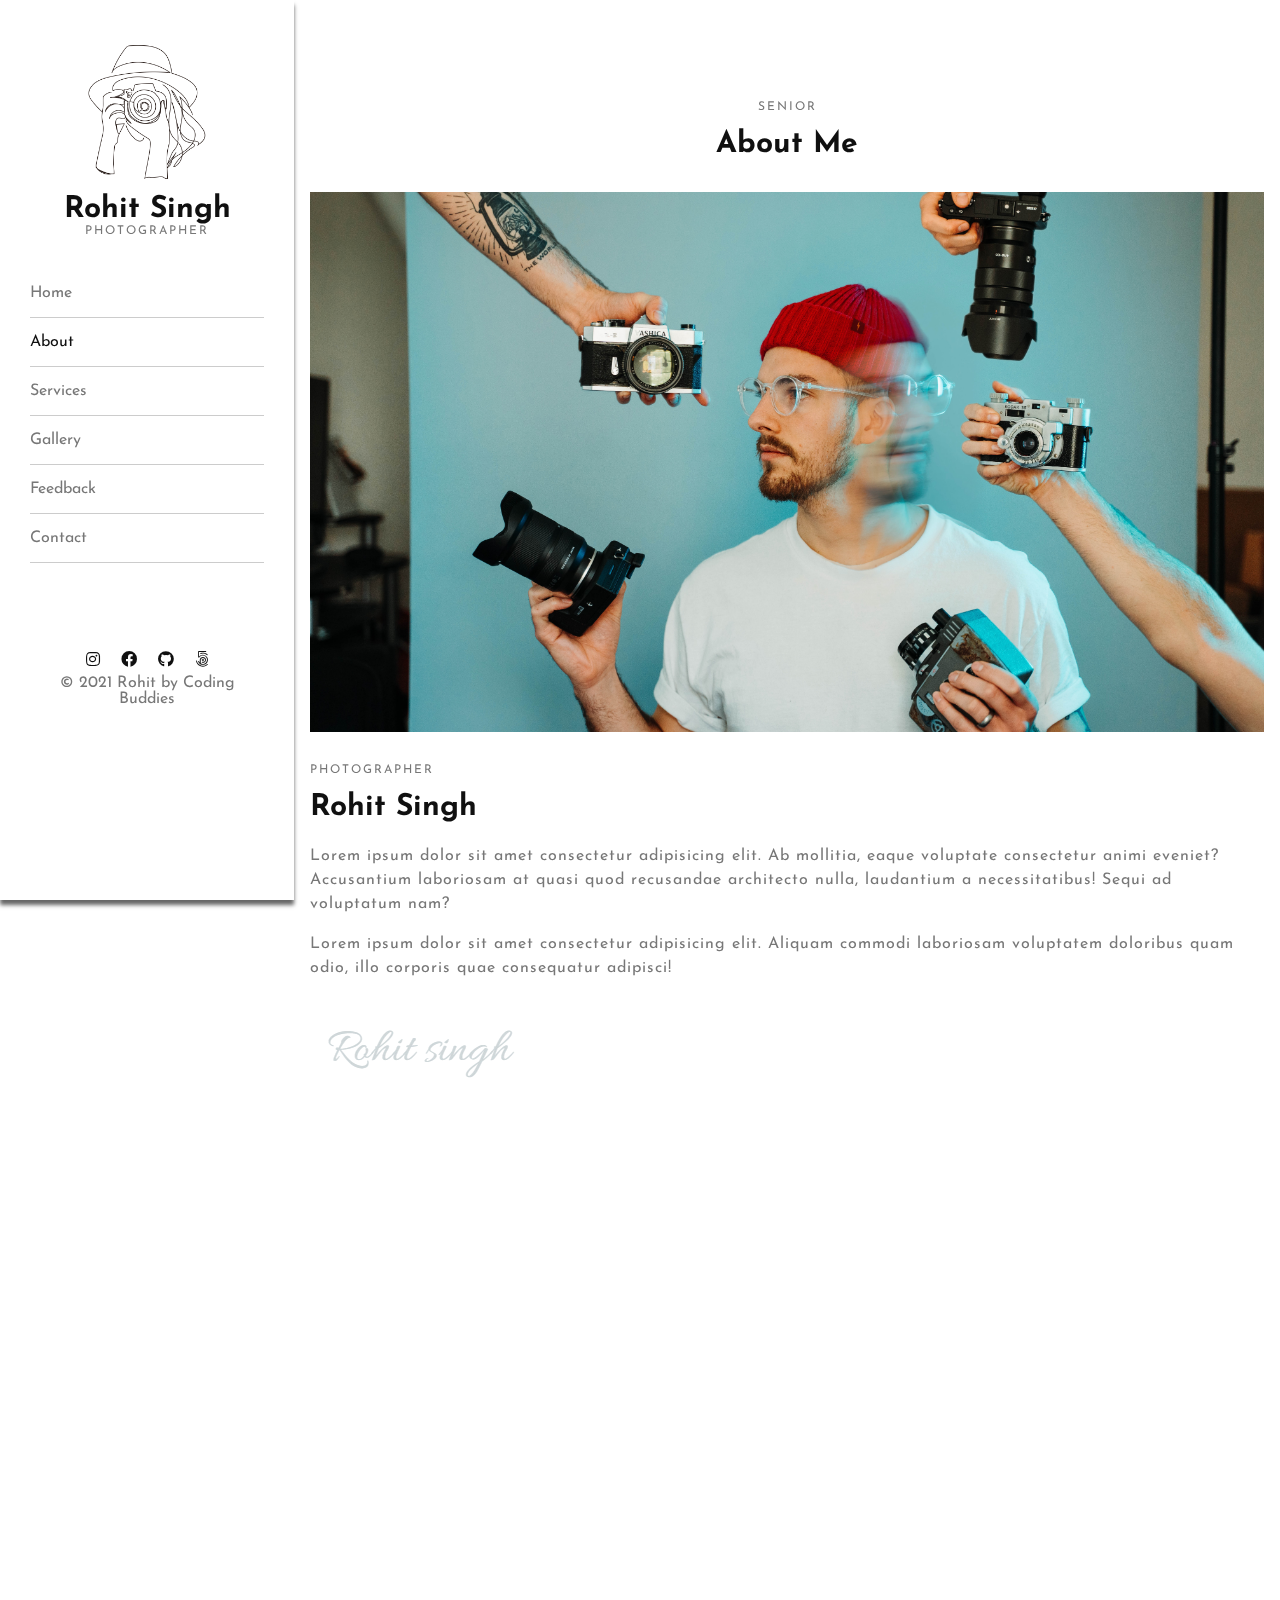
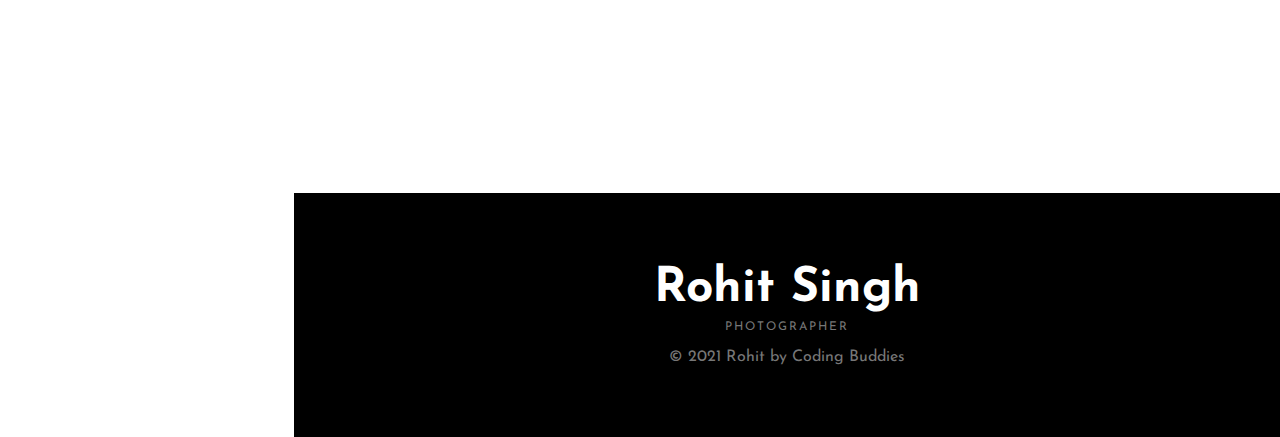
==== about.html @ df44fe7d "Portfolio for Photographer" ====
<!DOCTYPE html>
<html lang="en">
<head>
    <meta charset="UTF-8">
    <meta http-equiv="X-UA-Compatible" content="IE=edge">
    <meta name="viewport" content="width=device-width, initial-scale=1.0">
    <title>Portfolio</title>
    <link rel="stylesheet" href="style.css">
    <link rel="stylesheet" href="https://use.fontawesome.com/releases/v5.15.3/css/all.css">
    <link rel="preconnect" href="https://fonts.googleapis.com">
    <link rel="preconnect" href="https://fonts.gstatic.com" crossorigin>
    <link href="https://fonts.googleapis.com/css2?family=Josefin+Sans:ital,wght@0,400;1,700&display=swap" rel="stylesheet">
    <link rel="stylesheet" href="https://unpkg.com/aos@next/dist/aos.css" />
</head>
<body>
    <div class="container">
      <div class="sidebar">
         <div class="side-logo">
            <img src="Images/logo.png" alt="Logo">
            <div class="side-name">Rohit Singh</div>
            <div class="side-prof">PHOTOGRAPHER</div>
         </div>
         <div class="side-menu">
            <ul>
                <li><a href="index.html">Home</a></li>
                <li><a href="about.html" class="active">About</a></li>
                <li><a href="servieces.html">Services</a></li>
                <li><a href="gallery.html">Gallery</a></li>
                <li><a href="feed.html">Feedback</a></li>
                <li><a href="Contact.html">Contact</a></li>
            </ul>
         </div> 
         <div class="side-footer">
           <div class="links">
            <i class="fab fa-instagram"></i>
            <i class="fab fa-facebook"></i>
            <i class="fab fa-github"></i>
            <i class="fab fa-500px"></i>
           </div>
           <p class="copyright">&#169; 2021 Rohit by Coding Buddies</p>
         </div>
      </div>

      <!-- --------main---------------- -->
      <div class="main">
        <div class="toggle-menu">
          <i class="fas fa-bars"></i>
        </div>
          <header class="about-head padd" data-aos="fade-up">
            <div class="side-prof prof">SENIOR</div>
            <div class="side-name">About Me</div>
          </header>
          <section class="profile padd" data-aos="fade-up">
              <img src="Images/aboout.jpg" alt="">
          </section>

          <section class="bio padd" data-aos="fade-up">
                <div class="side-prof  prof">PHOTOGRAPHER</div>
                <div class="side-name">Rohit Singh</div>
                <p>Lorem ipsum dolor sit amet consectetur adipisicing elit. Ab mollitia, eaque voluptate consectetur animi eveniet? Accusantium laboriosam at quasi quod recusandae architecto nulla, laudantium a necessitatibus! Sequi ad voluptatum nam?</p>
                <p>Lorem ipsum dolor sit amet consectetur adipisicing elit. Aliquam commodi laboriosam voluptatem doloribus quam odio, illo corporis quae consequatur adipisci!</p>
                <img src="Images/signature.png" alt="">
          </section>

          <section class="pro-team padd">
              <div class="about-head" data-aos="fade-up">
                <div class="side-prof prof">PHOTOGRAPHER</div>
                <div class="side-name">Professional Team</div>
              </div>
              <div class="prof-img-gallery" data-aos="fade-up" data-aos-delay="50">
                    <div class="prof-img">
                        <img src="Images/pt1.jpg" alt="">
                        <div class="pro-name">John Smith</div>
                        <div class="pro-prof">Sports Photographer</div>
                        <div class="links">
                            <i class="fab fa-instagram"></i>
                            <i class="fab fa-facebook"></i>
                            <i class="fab fa-github"></i>
                            <i class="fab fa-500px"></i>
                        </div>
                    </div>
                    <div class="prof-img" data-aos="fade-up" data-aos-delay="100">
                        <img src="Images/pt2.jpg" alt="">
                        <div class="pro-name">Sophia Garcia</div>
                        <div class="pro-prof">Model Photographer</div>
                        <div class="links">
                            <i class="fab fa-instagram"></i>
                            <i class="fab fa-facebook"></i>
                            <i class="fab fa-github"></i>
                            <i class="fab fa-500px"></i>
                        </div>
                    </div>
                    <div class="prof-img" data-aos="fade-up" data-aos-delay="150">
                        <img src="Images/pt3.jpg" alt="">
                        <div class="pro-name">Robert Johnson</div>
                        <div class="pro-prof">Wedding Photographer</div>
                        <div class="links">
                            <i class="fab fa-instagram"></i>
                            <i class="fab fa-facebook"></i>
                            <i class="fab fa-github"></i>
                            <i class="fab fa-500px"></i>
                        </div>
                    </div>
              </div>
          </section>
          <footer>
            <div class="logo-name">Rohit Singh</div>
            <div class="prof">PHOTOGRAPHER</div>
            <p class="copyright">&#169; 2021 Rohit by Coding Buddies</p>
          </footer>
      </div>
    </div>
    <script src="index.js"></script>
    <script src="https://unpkg.com/aos@next/dist/aos.js"></script>
    <script>
      AOS.init();
    </script>
</body>
</html>
---- style.css ----
@import url(responsive.css);


*{
    margin: 0;
    padding: 0;
    box-sizing: border-box;
    font-family: 'Josefin Sans', sans-serif;
}


/* --------------------var----------------- */
:root{
    --black1 : #101010;
    --black2: #777777;
/* -----------fontsizes-------------- */

    --logo-f:30px;
    --logo-p:12px;

    /* ----------width---------- */
    --width:23%;
}

/* ------------sideBar--------------- */

.container{
    width: 100%;
    min-height: 100vh;
    display: flex;
    /* position: relative; */
    justify-content: center;
}

.sidebar{
    width: var(--width);
    /* height: 100%; */
    /* background-color: black; */
    padding: 30px;
    position: sticky;
    top: 0;
    /* left: 0; */
    height: 100vh;
    box-shadow: 0 5px 4px rgba(0,0,0,0.6);
    /* overflow: hidden; */
    background-color: white;
    /* transition: 1s; */
}

.side-logo{
    width: 100%;
    height: auto;
    display: flex;
    justify-content: center;
    align-items: center;
    flex-direction: column;
}

.side-logo img{
    width: 70%;
    height: auto;
}
.main{
    width: 77%;
    height: auto;
}
.side-name{
    font-size: var(--logo-f);
    font-weight: 800;
    color: var(--black1);
}

.side-prof{
    font-size: var(--logo-p);
    color: var(--black2);
    letter-spacing: 2px;
    text-transform: uppercase;
}

.side-menu{
    width: 100%;
    margin-top: 2rem;
}

.side-menu ul li{
    list-style: none;
    width: 100%;
    padding: 1rem 0;
    border-bottom: 1px solid #ccc;
}
.side-menu ul li:hover a{
    color: var(--black1);
}
.side-menu ul li a.active{
    color: var(--black1);
}


.side-menu ul li a{
    text-decoration: none;
    font-size: 16px;
    color: var(--black2);
    font-weight: 400;
}

.side-footer{
    margin-top: 5rem;
    display: flex;
    justify-content: center;
    align-items: center;
    flex-direction: column;
}
.links i{
    font-size: 16px;
    margin: .5rem;
    color: var(--black1);
}
.copyright{
    color: var(--black2);
    text-align: center;
}

/* -------------side-bar ENd--------------- */

/* -------------main-start--------------------- */
.main{
    /* margin-left: var(--width); */
    min-width: 77%;
    max-width: 100%;
}

/* --------hero---------------- */

.hero{
    width: 100%;
    height: 100vh;
    background-image: url(Images/slideshow1.jpg);
    background-size: cover;
    background-repeat: no-repeat;
    background-position: center;
    transition: .5s;
    opacity: 0;
    display: flex;
    justify-content: center;
    align-items: center;
}

#hero-name{
    font-size: 6rem;
    font-weight: 800;
    padding: 2rem 2rem 1rem;
    color:white;
    transition: .5s;
    position: relative;
}

#hero-name span{
    position: absolute;
    top: 0;
    left: 0;
    width: 100%;
    height: 100%;
    border-color: white; 
    /* border-style: solid; */
}

#hero-name::before, 
#hero-name::after,
#hero-name span::before,
#hero-name span::after{
    position: absolute;
    width: 3rem; 
    height: 2.8rem;
    border-color: white; 
    border-style: solid;
    content: ' ';
}

#hero-name::before {
    top: 0;
    left: 0;
    border-width: .5rem 0 0 .5rem;
}

#hero-name::after {
    bottom: 0;
    right: 0;
    border-width:  0 .5rem .5rem 0;
}

#hero-name span::before {
    right: 0;     
    border-width: .5rem .5rem 0 0;
}

#hero-name span::after {
    bottom: 0;
    left: 0;
    border-width: 0 0 .5rem .5rem;
}


/* ----------quotes--------------- */

.quotes{
    padding: 1rem;
    text-align: center;
    margin-bottom: 2rem;
}

.quote{
    max-width: 640px;
    margin: 2rem auto .5em auto;
    font-size: 20px;
    color: var(--black2);
    line-height: 1.5rem;
}

.quotes img{
    width: auto;
}

/* ----------gallery---------------- */

.gallery{
    padding: 1rem;
    display: grid;
    grid-template-columns: repeat(auto-fit, minmax(300px,1fr));
    grid-gap: 1rem;
    object-fit: cover;
    margin-bottom: 2rem;
}

.gallery img{
    width: 100%;
    height: 100%;
}


/* -----------------footer------------ */

footer{
    width: 100%;
    padding: 4.5rem;
    display: flex;
    justify-content: center;
    align-items: center;
    flex-direction: column;
    background-color: black;
}

.logo-name{
    font-weight: 800;
    font-size: 3rem;
    margin-bottom: .5rem;
    color: white;
}

.prof{
    font-size: var(--logo-p);
    color: var(--black2);
    letter-spacing: 2px;
    margin-bottom: 1.5rem;
}

/* --------------mainEND-------------- */

/* -----------------about-------------------- */
.padd{
    padding: 0 1rem;
}
.about-head{
    padding: 6.3rem 0 2rem;
    text-align: center;
}

.prof{
    margin-bottom: 1rem;
}

.profile{
    width: 100%;
    height: 60vh;
    /* background-color: blue; */
    margin-bottom: 2rem;
}
.profile img{
    width: 100%;
    height: 100%;
    object-fit: cover;
}
.bio .side-name{
    margin-bottom: 1.3rem;
}

.bio p{
    font-size: 1rem;
    color: var(--black2);
    letter-spacing: 1px;
    margin-bottom: 1rem;
    line-height: 1.5rem;
}

/* ----------porf-team----------------- */

.prof-img-gallery{
    display: grid;
    grid-template-columns: repeat(auto-fit, minmax(300px,1fr));
    grid-gap: 1rem;
    margin-bottom: 2rem;
}
.prof-img{
    position: relative;
}

.prof-img:hover::before{
    position: absolute;
    content: '';
    width: 100%;
    height: 100%;
    background-color: rgba(0, 0, 0, 0.5);
}

.prof-img:hover .pro-name{
    top: 10%; 
    opacity: 1;
}

.prof-img:hover .pro-prof{
    top: 15%; 
    opacity: 1;
}

.prof-img:hover .links{
    opacity: 1;
    top: 20%;
}

.prof-img img{
    width: 100%;
    height: 100%;
}
.prof-img > div{
    position: absolute;
    left: 10%;
    transition: .5s;
}

.pro-name{
    font-size: 20px;
    color: white;
    font-weight: 800;
    /* top: 10%; */
    top: 5%;
    opacity: 0;
}

.pro-prof{
    font-size: 14px;
    color: white;
    font-weight: 400;
    /* top: 15%; */
    top: 20%;
    opacity: 0;
}
.prof-img .links{
    top: 22%;
    opacity: 0;
}
.prof-img .links i{
    color: white;
    cursor: pointer;
}

/* ----------aboutEND------------- */

/* ----------services-start-------------- */

.serv-gallery{
    display: grid;
    grid-template-columns: repeat(auto-fit, minmax(350px,1fr));
    grid-gap: 2rem;
    margin-bottom: 3rem;
}

.serv-img{
    width: 100%;
    height: 100%;
    position: relative;
}

.serv-img img{
    width: 100%;
    height: 100%;
    /* z-index: -1; */
}

.serv-img i{
    position: absolute;
    bottom: 15%;
    left: 10%;
    color: white;
    font-size: 3rem;
    /* z-index: 1000; */
}

.serv-img .type{
    position: absolute;
    bottom: 10%;
    left: 10%;
    color: white;
    font-size: 20px;
    font-weight: 800;
}

.btn{
    width: fit-content;
    margin: auto;
    padding: 10px 30px;
    background-color: var(--black1);
    color: #ccc;
    border-radius: 30px;
    cursor: pointer;
}

.btn:hover{
    color: white;
}
.subscription{
    display: grid;
    grid-template-columns: repeat(auto-fit, minmax(300px,1fr));
    grid-gap: 1rem;
    margin-bottom: 3rem;
}
.sub:first-child{
    background-image: url(Images/sub1.jpg);
    background-position: center;
    background-size: cover;
    background-repeat: no-repeat;
    width: 100%;
    height: 40vh;
}
.sub:nth-child(2){
    background-image: url(Images/sub2.jpg);
    background-position: center;
    background-size: cover;
    background-repeat: no-repeat;
    width: 100%;
    height: 40vh;
}
.sub:nth-child(3){
    background-image: url(Images/sub3.jpg);
    background-position: center;
    background-size: cover;
    background-repeat: no-repeat;
    width: 100%;
    height: 40vh;
}

/* --------------servicesEND----------------- */

/* ---------------gallerySTART----------------------- */

.vid{
    width: 100%;
    height: 100%;
    display: flex;
    justify-content: center;
    align-items: center;
    flex-direction: column;
}

.vid img{
    width: 100%;
    height: 100%;
}

.vid-name{
    color: var(--black2);
    margin-top: 1rem;
    font-size: 1rem;
    font-weight: 800;
}

/* ---------------galleryEND----------------------- */
/* --------------feedSTART------------------- */

.feed-container{
    margin-bottom: 3rem;
}

.feed-head{
    width: fit-content;
    margin-bottom: 2rem;
    color: var(--black2);
    font-size: 16px;
    border-bottom: 1px dashed var(--black2);
    line-height: 2rem;
}

.reveiw-container{
    display: flex;
    align-items: flex-start;
    height: auto;
    margin-bottom: 2rem;
}

.leavefeed{
    margin-bottom: 3rem;
}

.user-img{
    width: 100px;
    height: 100px;
    border-radius: 50%;
    overflow: hidden;
}
.user-img img{
    width: 100%;
    height: 100%;
    object-fit: cover;
}

.user-detail{
    width: 95%;
    margin-left: 40px;
}

.user-detail .user-name{
    font-size: 1rem;
    font-weight: 800;
}

.user-detail .user-source{
    font-size: var(--logo-p);
    margin: .5rem 0 1rem;
}

.user-detail .review{
    font-size: 1rem;
    color: var(--black2);
    line-height: 1.3rem;
}

.feedform{
    display: flex;
    align-items: flex-start;
    justify-content: space-between;
    margin-top: 2rem;
}

.feedform .form{
    min-width: 80%;
}

.feedform .form input, .feedform .form textarea{
    width: 100%;
    padding: 1rem;
    outline: none;
    background-color: #f7f7f7;
    border: none;
    margin-bottom: 1rem;
    font-size: 1.2rem;
}

.input-userimg{
    position: relative;
    border-radius: 50%;
    /* border: 2px solid red; */
    width: 100px;
    height: 100px;
    overflow: hidden;
    display: flex;
    justify-content: center;
    background-color: #ccc;
}

.input-userimg .fa-camera{
    position: absolute;
    top: 50%;
    left: 50%;
    transform: translate(-50%,-50%);
    font-size: 2rem;
    padding: 1rem;
    background-color: rgba(0, 0, 0, 0.2);
    border-radius: 50%;
    color: white;
}

.fa-user{
    font-size: 6rem;
    color: white;
}


.form .btn{
    margin: 0;
}
/* --------------feedEND------------------- */
/* -------------------Contact START-------------------- */

.map{
    width: 100%;
    height: 40vh;
    margin-bottom: 3rem;
}

.contact{
    width: 100%;
    display: flex;
    justify-content: space-between;
    /* align-items: center; */
    /* flex-basis: 50%; */
    flex-wrap: wrap;
    margin-bottom: 3rem;
}
.contact-detail{
    width: 50%;
    min-width: 800px;
    height: auto;
}

.contact-detail h3{
    font-size: var(--logo-f);
    margin-bottom: 1rem;
}

.contact-detail p{
    margin-bottom: 1rem;
    line-height: 1.5rem;
    color: var(--black2);
}

.contact-detail p span{
    color: var(--black1);
    font-weight: 800;
}

.contact-form{
    width: calc(50% - 1rem);
    display: flex;
    /* justify-content: flex-start; */
    
    flex-flow: column nowrap;
}

.contact-form .side-name{
    margin-bottom: 1rem;
}

.contact-form p{
    margin-bottom: 1rem;
    line-height: 1.5rem;
    color: var(--black2);
}

.contact-form form input,
.contact-form form textarea{
    width: calc(50% - .5rem);
    margin-bottom: 1rem;
    padding: 1rem;
    outline: none;
    background-color: #f7f7f7;
    border: none;
    margin-bottom: 1rem;
    font-size: 1.2rem;
}

.contact-form form textarea{
    width: 100%;
}

.contact-form .btn{
    margin: 0;
}



/* -------------------Contact END-------------------- */


.toggle-menu{
    position: fixed;
    /* width: 2rem;
    height: 2rem; */
    background-color: var(--black1);
    top: 10%;
    left: -1%;
    /* left: 30%; */
    /* border-radius: 50%; */
    padding: 1rem;
    color: white;
    display: flex;
    justify-content: center;
    align-items: center;
    font-size: 1.2rem;
    display: none;
    transition: 1s;
    /* transform: translateX(30%); */
    z-index: 1000;
}

.show{
    position: fixed !important;
    top: 0;
    left: 0;
    width: 60%;
    display: block;
    z-index: 1000;
}

.margin{
    left: 60%;
}
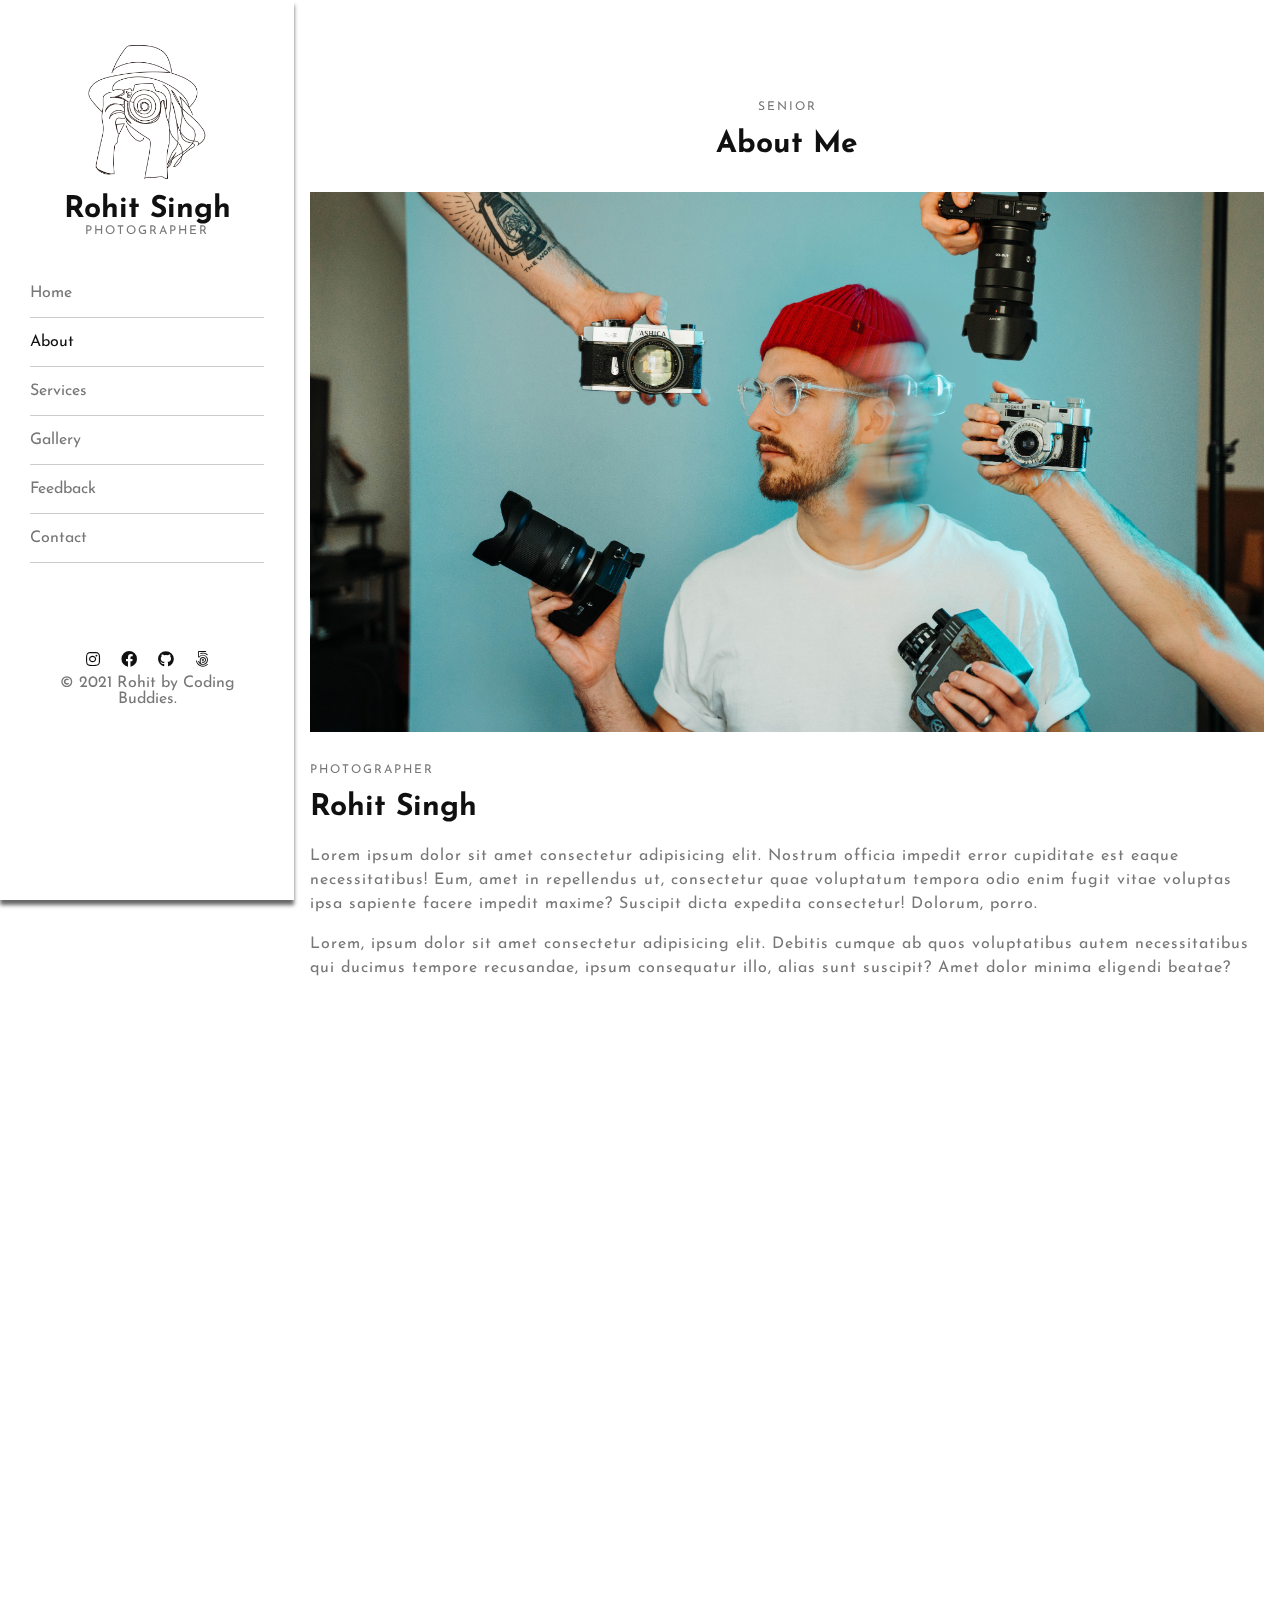
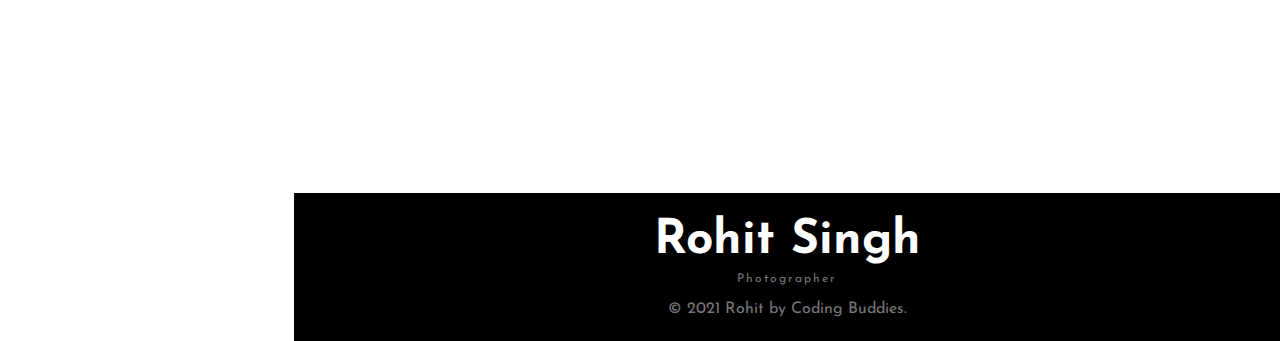
==== commit f66e6406: "Youtube source Code" ====
--- a/about.html
+++ b/about.html
@@ -11,109 +11,113 @@
     <link rel="preconnect" href="https://fonts.gstatic.com" crossorigin>
     <link href="https://fonts.googleapis.com/css2?family=Josefin+Sans:ital,wght@0,400;1,700&display=swap" rel="stylesheet">
     <link rel="stylesheet" href="https://unpkg.com/aos@next/dist/aos.css" />
+
 </head>
 <body>
-    <div class="container">
+  <div class="container">
       <div class="sidebar">
-         <div class="side-logo">
-            <img src="Images/logo.png" alt="Logo">
-            <div class="side-name">Rohit Singh</div>
-            <div class="side-prof">PHOTOGRAPHER</div>
-         </div>
-         <div class="side-menu">
-            <ul>
-                <li><a href="index.html">Home</a></li>
-                <li><a href="about.html" class="active">About</a></li>
-                <li><a href="servieces.html">Services</a></li>
-                <li><a href="gallery.html">Gallery</a></li>
-                <li><a href="feed.html">Feedback</a></li>
-                <li><a href="Contact.html">Contact</a></li>
-            </ul>
-         </div> 
-         <div class="side-footer">
-           <div class="links">
-            <i class="fab fa-instagram"></i>
-            <i class="fab fa-facebook"></i>
-            <i class="fab fa-github"></i>
-            <i class="fab fa-500px"></i>
-           </div>
-           <p class="copyright">&#169; 2021 Rohit by Coding Buddies</p>
-         </div>
+          <div class="side-logo">
+              <img src="Images/logo.png" alt="">
+              <div class="side-name">Rohit Singh</div>
+              <div class="side-prof">Photographer</div>
+          </div>
+          <div class="side-menu">
+              <ul>
+                  <li><a href="index.html">Home</a></li>
+                  <li><a href="about.html" class="active">About</a></li>
+                  <li><a href="servieces.html">Services</a></li>
+                  <li><a href="gallery.html">Gallery</a></li>
+                  <li><a href="feed.html">Feedback</a></li>
+                  <li><a href="Contact.html">Contact</a></li>
+              </ul>
+          </div>
+
+          <div class="side-footer">
+              <div class="links">
+                  <i class="fab fa-instagram"></i>
+                  <i class="fab fa-facebook"></i>
+                  <i class="fab fa-github"></i>
+                  <i class="fab fa-500px"></i>
+              </div>
+              <p class="copyright"> &#169; 2021 Rohit by Coding Buddies.</p>
+          </div>
       </div>
 
-      <!-- --------main---------------- -->
       <div class="main">
         <div class="toggle-menu">
-          <i class="fas fa-bars"></i>
+            <i class="fas fa-bars"></i>
         </div>
-          <header class="about-head padd" data-aos="fade-up">
-            <div class="side-prof prof">SENIOR</div>
+
+        <header class="about-head padd" data-aos="fade-up">
+            <div class="side-prof prof">Senior</div>
             <div class="side-name">About Me</div>
-          </header>
-          <section class="profile padd" data-aos="fade-up">
-              <img src="Images/aboout.jpg" alt="">
-          </section>
+        </header>
 
-          <section class="bio padd" data-aos="fade-up">
-                <div class="side-prof  prof">PHOTOGRAPHER</div>
-                <div class="side-name">Rohit Singh</div>
-                <p>Lorem ipsum dolor sit amet consectetur adipisicing elit. Ab mollitia, eaque voluptate consectetur animi eveniet? Accusantium laboriosam at quasi quod recusandae architecto nulla, laudantium a necessitatibus! Sequi ad voluptatum nam?</p>
-                <p>Lorem ipsum dolor sit amet consectetur adipisicing elit. Aliquam commodi laboriosam voluptatem doloribus quam odio, illo corporis quae consequatur adipisci!</p>
-                <img src="Images/signature.png" alt="">
-          </section>
+        <section class="profile padd">
+            <img src="Images/aboout.jpg" alt="" data-aos="fade-up">
+        </section>
 
-          <section class="pro-team padd">
-              <div class="about-head" data-aos="fade-up">
-                <div class="side-prof prof">PHOTOGRAPHER</div>
+        <section class="bio padd" data-aos="fade-up">
+            <div class="side-prof prof">Photographer</div>
+            <div class="side-name">Rohit Singh</div>
+            <p>Lorem ipsum dolor sit amet consectetur adipisicing elit. Nostrum officia impedit error cupiditate est eaque necessitatibus! Eum, amet in repellendus ut, consectetur quae voluptatum tempora odio enim fugit vitae voluptas ipsa sapiente facere impedit maxime? Suscipit dicta expedita consectetur! Dolorum, porro.</p>
+            <p>Lorem, ipsum dolor sit amet consectetur adipisicing elit. Debitis cumque ab quos voluptatibus autem necessitatibus qui ducimus tempore recusandae, ipsum consequatur illo, alias sunt suscipit? Amet dolor minima eligendi beatae?</p>
+            <img src="Images/signature.png" alt="" data-aos="fade-up">
+        </section>
+
+        <section class="pro-team padd">
+            <div class="about-head" data-aos="fade-up">
+                <div class="side-prof prof">Photographer</div>
                 <div class="side-name">Professional Team</div>
-              </div>
-              <div class="prof-img-gallery" data-aos="fade-up" data-aos-delay="50">
-                    <div class="prof-img">
-                        <img src="Images/pt1.jpg" alt="">
-                        <div class="pro-name">John Smith</div>
-                        <div class="pro-prof">Sports Photographer</div>
-                        <div class="links">
-                            <i class="fab fa-instagram"></i>
-                            <i class="fab fa-facebook"></i>
-                            <i class="fab fa-github"></i>
-                            <i class="fab fa-500px"></i>
-                        </div>
+            </div>
+            <div class="prof-img-gallery">
+                <div class="prof-img"  data-aos="fade-up" data-aos-delay="50">
+                    <img src="Images/pt1.jpg" alt="">
+                    <div class="pro-name">John Smith</div>
+                    <div class="pro-prof">Sports Photographer</div>
+                    <div class="links">
+                        <i class="fab fa-instagram"></i>
+                        <i class="fab fa-facebook"></i>
+                        <i class="fab fa-github"></i>
+                        <i class="fab fa-500px"></i>
                     </div>
-                    <div class="prof-img" data-aos="fade-up" data-aos-delay="100">
-                        <img src="Images/pt2.jpg" alt="">
-                        <div class="pro-name">Sophia Garcia</div>
-                        <div class="pro-prof">Model Photographer</div>
-                        <div class="links">
-                            <i class="fab fa-instagram"></i>
-                            <i class="fab fa-facebook"></i>
-                            <i class="fab fa-github"></i>
-                            <i class="fab fa-500px"></i>
-                        </div>
+                </div>
+                <div class="prof-img"  data-aos="fade-up" data-aos-delay="100">
+                    <img src="Images/pt2.jpg" alt="">
+                    <div class="pro-name">Sophhia Garcia</div>
+                    <div class="pro-prof">Model Photographer</div>
+                    <div class="links">
+                        <i class="fab fa-instagram"></i>
+                        <i class="fab fa-facebook"></i>
+                        <i class="fab fa-github"></i>
+                        <i class="fab fa-500px"></i>
                     </div>
-                    <div class="prof-img" data-aos="fade-up" data-aos-delay="150">
-                        <img src="Images/pt3.jpg" alt="">
-                        <div class="pro-name">Robert Johnson</div>
-                        <div class="pro-prof">Wedding Photographer</div>
-                        <div class="links">
-                            <i class="fab fa-instagram"></i>
-                            <i class="fab fa-facebook"></i>
-                            <i class="fab fa-github"></i>
-                            <i class="fab fa-500px"></i>
-                        </div>
+                </div>
+                <div class="prof-img"  data-aos="fade-up" data-aos-delay="150">
+                    <img src="Images/pt3.jpg" alt="">
+                    <div class="pro-name">Robert Johnson</div>
+                    <div class="pro-prof">Wedding Photographer</div>
+                    <div class="links">
+                        <i class="fab fa-instagram"></i>
+                        <i class="fab fa-facebook"></i>
+                        <i class="fab fa-github"></i>
+                        <i class="fab fa-500px"></i>
                     </div>
-              </div>
-          </section>
-          <footer>
+                </div>
+            </div>
+        </section>
+
+        <footer>
             <div class="logo-name">Rohit Singh</div>
-            <div class="prof">PHOTOGRAPHER</div>
-            <p class="copyright">&#169; 2021 Rohit by Coding Buddies</p>
-          </footer>
+            <div class="prof">Photographer</div>
+            <p class="copyright">&#169; 2021 Rohit by Coding Buddies.</p>
+        </footer>
       </div>
-    </div>
-    <script src="index.js"></script>
-    <script src="https://unpkg.com/aos@next/dist/aos.js"></script>
-    <script>
-      AOS.init();
-    </script>
+  </div>
+  <script src="index.js"></script>
+  <script src="https://unpkg.com/aos@next/dist/aos.js"></script>
+  <script>
+    AOS.init();
+  </script>
 </body>
 </html>--- a/style.css
+++ b/style.css
@@ -1,5 +1,4 @@
 @import url(responsive.css);
-
 
 *{
     margin: 0;
@@ -8,43 +7,39 @@
     font-family: 'Josefin Sans', sans-serif;
 }
 
-
-/* --------------------var----------------- */
+/* ---------------variables----------------- */
+
 :root{
     --black1 : #101010;
-    --black2: #777777;
-/* -----------fontsizes-------------- */
-
-    --logo-f:30px;
-    --logo-p:12px;
-
-    /* ----------width---------- */
-    --width:23%;
-}
-
-/* ------------sideBar--------------- */
+    --black2 : #777777;
+
+    /* ---------------font size------------------ */
+
+    --logo-f : 30px;
+    --logo-p : 12px;
+
+    /* ----------------width-------------------------- */
+
+    --width : 23%;
+}
 
 .container{
     width: 100%;
     min-height: 100vh;
     display: flex;
-    /* position: relative; */
-    justify-content: center;
-}
+    justify-content: center;
+}
+
+/* ---------------------sideBar START-------------------- */
 
 .sidebar{
     width: var(--width);
-    /* height: 100%; */
-    /* background-color: black; */
     padding: 30px;
     position: sticky;
     top: 0;
-    /* left: 0; */
     height: 100vh;
-    box-shadow: 0 5px 4px rgba(0,0,0,0.6);
-    /* overflow: hidden; */
+    box-shadow: 0 5px 4px rgba(0, 0, 0, 0.6);
     background-color: white;
-    /* transition: 1s; */
 }
 
 .side-logo{
@@ -60,10 +55,7 @@
     width: 70%;
     height: auto;
 }
-.main{
-    width: 77%;
-    height: auto;
-}
+
 .side-name{
     font-size: var(--logo-f);
     font-weight: 800;
@@ -81,7 +73,6 @@
     width: 100%;
     margin-top: 2rem;
 }
-
 .side-menu ul li{
     list-style: none;
     width: 100%;
@@ -94,7 +85,6 @@
 .side-menu ul li a.active{
     color: var(--black1);
 }
-
 
 .side-menu ul li a{
     text-decoration: none;
@@ -110,6 +100,7 @@
     align-items: center;
     flex-direction: column;
 }
+
 .links i{
     font-size: 16px;
     margin: .5rem;
@@ -120,16 +111,52 @@
     text-align: center;
 }
 
-/* -------------side-bar ENd--------------- */
-
-/* -------------main-start--------------------- */
+
+/* ---------------------sideBar END-------------------- */
+
+/* ---------------main START-------------------------- */
+
 .main{
-    /* margin-left: var(--width); */
+    width: 77%;
+    height: auto;
     min-width: 77%;
     max-width: 100%;
 }
 
-/* --------hero---------------- */
+
+/* ----------------------Toggle MENU START---------------------- */
+.toggle-menu{
+    
+    position: fixed;
+    background-color: var(--black1);
+    top: 10%;
+    left: -1%;
+    padding: 1rem;
+    color: white;
+    display: flex;
+    justify-content: center;
+    align-items: center;
+    font-size: 1.2rem;
+    transition: 1s;
+    display: none;
+    z-index: 1000;
+}
+
+.show{
+    position: fixed !important;
+    top: 0;
+    left: 0;
+    width: 60%;
+    display: block;
+    z-index: 1000;
+}
+
+.margin{
+    left: 60%;
+}
+/* ----------------------Toggle MENU END---------------------- */
+
+/* ----------------------hero START----------------- */
 
 .hero{
     width: 100%;
@@ -146,12 +173,13 @@
 }
 
 #hero-name{
-    font-size: 6rem;
+    font-size: 10vw;
     font-weight: 800;
     padding: 2rem 2rem 1rem;
-    color:white;
+    color: white;
     transition: .5s;
     position: relative;
+    text-align : center;
 }
 
 #hero-name span{
@@ -160,47 +188,47 @@
     left: 0;
     width: 100%;
     height: 100%;
-    border-color: white; 
-    /* border-style: solid; */
-}
-
-#hero-name::before, 
+    border-color: white;
+}
+
+#hero-name::before,
 #hero-name::after,
 #hero-name span::before,
 #hero-name span::after{
     position: absolute;
-    width: 3rem; 
+    width: 3rem;
     height: 2.8rem;
-    border-color: white; 
+    border-color: white;
     border-style: solid;
-    content: ' ';
-}
-
-#hero-name::before {
+    content: '';
+}
+
+#hero-name::before{
     top: 0;
     left: 0;
     border-width: .5rem 0 0 .5rem;
 }
 
-#hero-name::after {
+#hero-name::after{
     bottom: 0;
     right: 0;
-    border-width:  0 .5rem .5rem 0;
-}
-
-#hero-name span::before {
-    right: 0;     
+    border-width: 0 .5rem .5rem 0;
+}
+
+#hero-name span::before{
+    right: 0;
     border-width: .5rem .5rem 0 0;
 }
 
-#hero-name span::after {
+#hero-name span::after{
     bottom: 0;
     left: 0;
     border-width: 0 0 .5rem .5rem;
 }
 
-
-/* ----------quotes--------------- */
+/* ----------------------hero END----------------- */
+
+/* -----------------quotes START------------------- */
 
 .quotes{
     padding: 1rem;
@@ -210,22 +238,23 @@
 
 .quote{
     max-width: 640px;
-    margin: 2rem auto .5em auto;
+    margin: 2rem auto .5rem auto;
     font-size: 20px;
     color: var(--black2);
     line-height: 1.5rem;
 }
 
-.quotes img{
+.quote img{
     width: auto;
 }
-
-/* ----------gallery---------------- */
+/* -----------------quotes END------------------- */
+
+/* --------------gallery START------------------------------ */
 
 .gallery{
     padding: 1rem;
     display: grid;
-    grid-template-columns: repeat(auto-fit, minmax(300px,1fr));
+    grid-template-columns: repeat(auto-fit, minmax(300px, 1fr));
     grid-gap: 1rem;
     object-fit: cover;
     margin-bottom: 2rem;
@@ -236,12 +265,12 @@
     height: 100%;
 }
 
-
-/* -----------------footer------------ */
-
+/* --------------gallery END------------------------------ */
+
+/* -----------footer START--------------------- */
 footer{
     width: 100%;
-    padding: 4.5rem;
+    padding: 1.5rem;
     display: flex;
     justify-content: center;
     align-items: center;
@@ -255,25 +284,26 @@
     margin-bottom: .5rem;
     color: white;
 }
-
 .prof{
     font-size: var(--logo-p);
     color: var(--black2);
     letter-spacing: 2px;
     margin-bottom: 1.5rem;
 }
-
-/* --------------mainEND-------------- */
-
-/* -----------------about-------------------- */
+/* -----------footer END--------------------- */
+
+/* --------------------------for About START------------------------- */
+
 .padd{
     padding: 0 1rem;
 }
+
 .about-head{
     padding: 6.3rem 0 2rem;
     text-align: center;
 }
 
+
 .prof{
     margin-bottom: 1rem;
 }
@@ -281,18 +311,22 @@
 .profile{
     width: 100%;
     height: 60vh;
-    /* background-color: blue; */
     margin-bottom: 2rem;
 }
+
 .profile img{
     width: 100%;
     height: 100%;
     object-fit: cover;
 }
+/* --------------------------About END------------------------- */
+
+
 .bio .side-name{
     margin-bottom: 1.3rem;
 }
 
+
 .bio p{
     font-size: 1rem;
     color: var(--black2);
@@ -301,14 +335,16 @@
     line-height: 1.5rem;
 }
 
-/* ----------porf-team----------------- */
+
+/* -----------------------profession team---------------------------- */
 
 .prof-img-gallery{
     display: grid;
-    grid-template-columns: repeat(auto-fit, minmax(300px,1fr));
+    grid-template-columns: repeat(auto-fit, minmax(300px, 1fr));
     grid-gap: 1rem;
     margin-bottom: 2rem;
 }
+
 .prof-img{
     position: relative;
 }
@@ -320,26 +356,25 @@
     height: 100%;
     background-color: rgba(0, 0, 0, 0.5);
 }
-
 .prof-img:hover .pro-name{
-    top: 10%; 
+    top: 10%;
     opacity: 1;
 }
-
 .prof-img:hover .pro-prof{
-    top: 15%; 
+    top: 15%;
     opacity: 1;
 }
-
 .prof-img:hover .links{
+    top: 20%;
     opacity: 1;
-    top: 20%;
-}
+}
+
 
 .prof-img img{
     width: 100%;
     height: 100%;
 }
+
 .prof-img > div{
     position: absolute;
     left: 10%;
@@ -350,7 +385,6 @@
     font-size: 20px;
     color: white;
     font-weight: 800;
-    /* top: 10%; */
     top: 5%;
     opacity: 0;
 }
@@ -359,7 +393,6 @@
     font-size: 14px;
     color: white;
     font-weight: 400;
-    /* top: 15%; */
     top: 20%;
     opacity: 0;
 }
@@ -367,15 +400,13 @@
     top: 22%;
     opacity: 0;
 }
+
 .prof-img .links i{
     color: white;
     cursor: pointer;
 }
 
-/* ----------aboutEND------------- */
-
-/* ----------services-start-------------- */
-
+/* ---------------------------services START-------------------- */
 .serv-gallery{
     display: grid;
     grid-template-columns: repeat(auto-fit, minmax(350px,1fr));
@@ -388,11 +419,9 @@
     height: 100%;
     position: relative;
 }
-
 .serv-img img{
     width: 100%;
     height: 100%;
-    /* z-index: -1; */
 }
 
 .serv-img i{
@@ -401,7 +430,6 @@
     left: 10%;
     color: white;
     font-size: 3rem;
-    /* z-index: 1000; */
 }
 
 .serv-img .type{
@@ -412,7 +440,6 @@
     font-size: 20px;
     font-weight: 800;
 }
-
 .btn{
     width: fit-content;
     margin: auto;
@@ -426,12 +453,19 @@
 .btn:hover{
     color: white;
 }
+
+
 .subscription{
     display: grid;
     grid-template-columns: repeat(auto-fit, minmax(300px,1fr));
     grid-gap: 1rem;
     margin-bottom: 3rem;
 }
+.sub{
+    display: flex;
+    justify-content: center;
+    align-items: center;
+}
 .sub:first-child{
     background-image: url(Images/sub1.jpg);
     background-position: center;
@@ -457,10 +491,16 @@
     height: 40vh;
 }
 
-/* --------------servicesEND----------------- */
-
-/* ---------------gallerySTART----------------------- */
-
+.sub h2{
+    font-size: 2rem;
+    color: var(--black2);
+}
+
+
+/* ---------------------------services END-------------------- */
+
+
+/* -------------gallery START-------------------- */
 .vid{
     width: 100%;
     height: 100%;
@@ -482,9 +522,10 @@
     font-weight: 800;
 }
 
-/* ---------------galleryEND----------------------- */
-/* --------------feedSTART------------------- */
-
+/* -------------gallery END-------------------- */
+
+
+/* ------------------------feed START-------------------- */
 .feed-container{
     margin-bottom: 3rem;
 }
@@ -505,7 +546,7 @@
     margin-bottom: 2rem;
 }
 
-.leavefeed{
+.feed-head{
     margin-bottom: 3rem;
 }
 
@@ -515,14 +556,13 @@
     border-radius: 50%;
     overflow: hidden;
 }
+
 .user-img img{
     width: 100%;
     height: 100%;
-    object-fit: cover;
-}
-
+}
 .user-detail{
-    width: 95%;
+    width: 90%;
     margin-left: 40px;
 }
 
@@ -535,29 +575,29 @@
     font-size: var(--logo-p);
     margin: .5rem 0 1rem;
 }
-
 .user-detail .review{
     font-size: 1rem;
     color: var(--black2);
     line-height: 1.3rem;
 }
 
+.leavefeed{
+    margin-bottom: 2rem;
+}
+
 .feedform{
     display: flex;
+    justify-content: space-between;
     align-items: flex-start;
-    justify-content: space-between;
     margin-top: 2rem;
 }
 
-.feedform .form{
-    min-width: 80%;
-}
-
-.feedform .form input, .feedform .form textarea{
+.feedform .form input,
+.feedform .form textarea{
     width: 100%;
     padding: 1rem;
-    outline: none;
-    background-color: #f7f7f7;
+    outline: 0;
+    background-color: #f7F7f7f7;
     border: none;
     margin-bottom: 1rem;
     font-size: 1.2rem;
@@ -566,7 +606,6 @@
 .input-userimg{
     position: relative;
     border-radius: 50%;
-    /* border: 2px solid red; */
     width: 100px;
     height: 100px;
     overflow: hidden;
@@ -596,9 +635,9 @@
 .form .btn{
     margin: 0;
 }
-/* --------------feedEND------------------- */
-/* -------------------Contact START-------------------- */
-
+/* ------------------------feed END-------------------- */
+
+/* ----------------contact START---------------------- */
 .map{
     width: 100%;
     height: 40vh;
@@ -609,14 +648,12 @@
     width: 100%;
     display: flex;
     justify-content: space-between;
-    /* align-items: center; */
-    /* flex-basis: 50%; */
     flex-wrap: wrap;
     margin-bottom: 3rem;
 }
+
 .contact-detail{
     width: 50%;
-    min-width: 800px;
     height: auto;
 }
 
@@ -633,15 +670,17 @@
 
 .contact-detail p span{
     color: var(--black1);
-    font-weight: 800;
+    font-size: 800;
 }
 
 .contact-form{
     width: calc(50% - 1rem);
     display: flex;
-    /* justify-content: flex-start; */
-    
     flex-flow: column nowrap;
+}
+
+form textarea{
+    width: 100%;
 }
 
 .contact-form .side-name{
@@ -666,49 +705,10 @@
     font-size: 1.2rem;
 }
 
-.contact-form form textarea{
-    width: 100%;
-}
-
 .contact-form .btn{
     margin: 0;
 }
 
-
-
-/* -------------------Contact END-------------------- */
-
-
-.toggle-menu{
-    position: fixed;
-    /* width: 2rem;
-    height: 2rem; */
-    background-color: var(--black1);
-    top: 10%;
-    left: -1%;
-    /* left: 30%; */
-    /* border-radius: 50%; */
-    padding: 1rem;
-    color: white;
-    display: flex;
-    justify-content: center;
-    align-items: center;
-    font-size: 1.2rem;
-    display: none;
-    transition: 1s;
-    /* transform: translateX(30%); */
-    z-index: 1000;
-}
-
-.show{
-    position: fixed !important;
-    top: 0;
-    left: 0;
-    width: 60%;
-    display: block;
-    z-index: 1000;
-}
-
-.margin{
-    left: 60%;
-}+/* ----------------contact END---------------------- */
+
+/* ---------------main END-------------------------- */